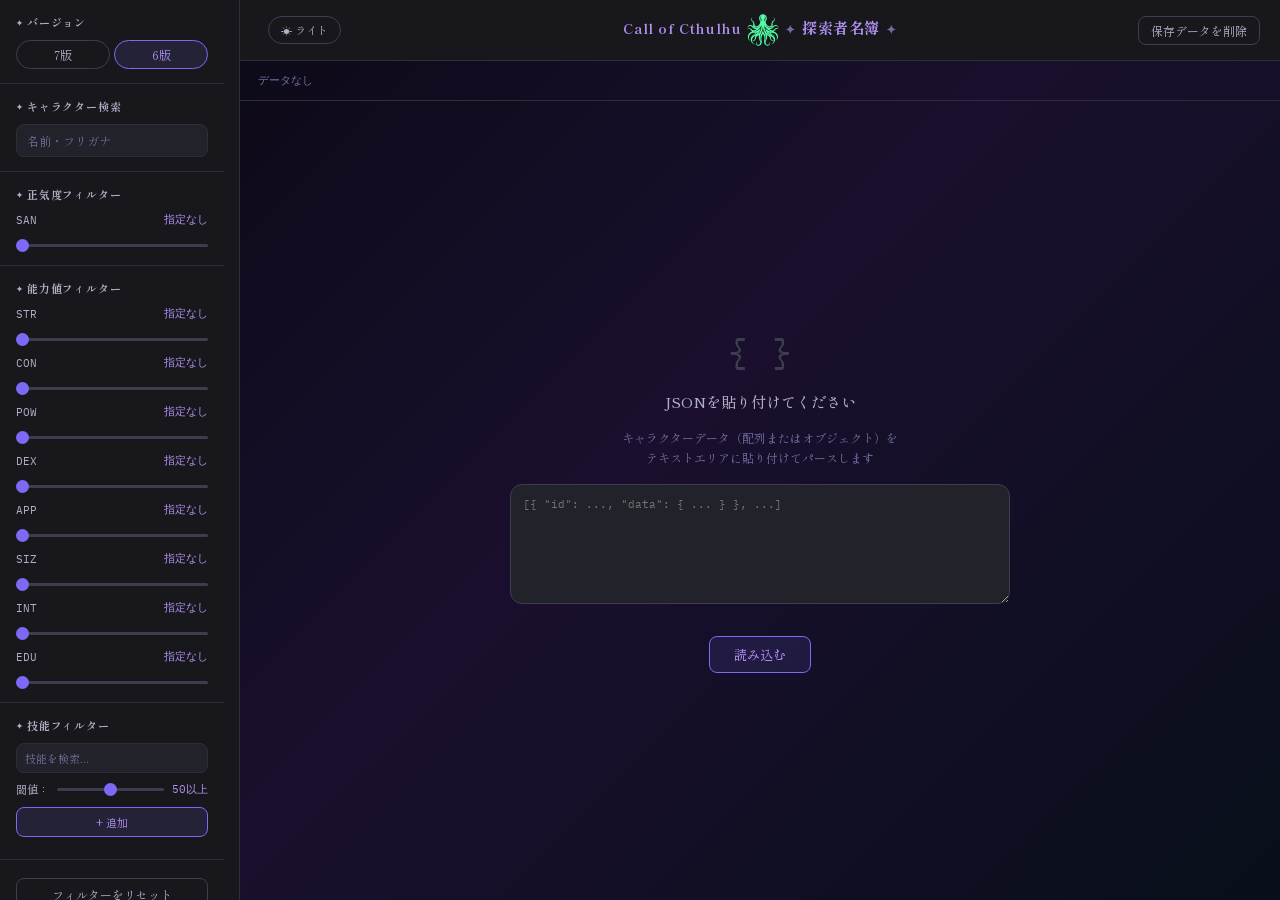
==== index.html @ a095d07a "add: save" ====
<!DOCTYPE html>
<html lang="ja">
<head>
<meta charset="UTF-8">
<meta name="viewport" content="width=device-width, initial-scale=1.0">
<title>CoC ✦ 探索者名簿</title>
<link href="https://fonts.googleapis.com/css2?family=Shippori+Mincho:wght@400;500;700&family=Space+Mono:wght@400;700&family=IBM+Plex+Mono:wght@400;500;700&display=swap" rel="stylesheet">
<link rel="icon" href="data:image/svg+xml,<svg xmlns='http://www.w3.org/2000/svg' viewBox='0 0 100 100'><text y='.9em' font-size='90'>🐙</text></svg>">
<link rel="icon" href="icon.svg?v=2" type="image/svg+xml">
<link rel="stylesheet" href="style.css">
</head>
<body>

<div class="layout">
  <!-- Sidebar -->
  <div class="sidebar">
    <div class="sidebar-section">
      <div class="sec-label">バージョン</div>
      <div class="ver-tabs" style="margin-left:0;">
        <button class="ver-tab" data-ver="7" style="flex:1;text-align:center;">7版</button>
        <button class="ver-tab active" data-ver="6" style="flex:1;text-align:center;">6版</button>
      </div>
    </div>

    <div class="sidebar-section">
      <div class="sec-label">キャラクター検索</div>
      <input type="text" class="search-input" id="nameSearch" placeholder="名前・フリガナ" />
    </div>

    <div class="sidebar-section">
      <div class="sec-label">正気度フィルター</div>
      <div class="ability-row">
        <div class="ability-head">
          <span class="ability-name">SAN</span>
          <span class="ability-val" id="abval-SAN">指定なし</span>
        </div>
        <input type="range" id="sanRange" min="0" max="99" value="0" step="1" />
      </div>
    </div>

    <div class="sidebar-section">
      <div class="sec-label">能力値フィルター</div>
      <div id="abilityFilters"></div>
    </div>

    <div class="sidebar-section">
      <div class="sec-label">技能フィルター</div>
      <div class="skill-filter-row" style="flex-direction:column;">
      <div class="skill-combo">
        <input type="text" class="skill-combo-input" id="skillComboInput" placeholder="技能を検索..." autocomplete="off" />
        <div class="skill-dropdown" id="skillDropdown"></div>
      </div>
      </div>
      <div class="skill-threshold-row">
        <span class="skill-thresh-label">閾値：</span>
        <input type="range" id="skillThreshold" min="0" max="100" value="50" step="1" style="flex:1;" />
        <span class="skill-thresh-val" id="skillThreshVal">50以上</span>
      </div>
      <button class="add-btn" id="addSkillFilter" style="width:100%;text-align:center;margin-bottom:8px;">+ 追加</button>
      <div class="filter-tags" id="skillFilterTags"></div>
    </div>

    <div class="sidebar-section">
      <button class="reset-btn" id="resetBtn">フィルターをリセット</button>
      <div style="display:flex;align-items:center;justify-content:space-between;margin-top:10px;">
        <span style="font-size:12px;color:var(--text2);">ロスト探索者を表示</span>
        <label style="position:relative;display:inline-block;width:36px;height:20px;cursor:pointer;">
          <input type="checkbox" id="showLost" checked style="opacity:0;width:0;height:0;position:absolute;" />
          <span id="toggleTrack" style="position:absolute;inset:0;border-radius:20px;background:var(--red);transition:background 0.2s;"></span>
          <span id="toggleThumb" style="position:absolute;top:3px;left:3px;width:14px;height:14px;border-radius:50%;background:#fff;transition:transform 0.2s;transform:translateX(16px);"></span>
        </label>
      </div>
    </div>
  </div>

  <!-- Main -->
  <div class="main">
    <div class="header">
      <div style="flex:1;display:flex;justify-content:flex-start;">
        <button class="theme-btn" id="themeBtn">☀ ライト</button>
      </div>
      <div class="header-title"><span style="font-size:14px;color:var(--accent2);">Call of Cthulhu</span><img src="icon.svg?v=2" class="header-icon" style="width:32px;height:32px;vertical-align:middle;margin:0 6px;"><span style="margin-right:6px;font-size:12px;">✦</span>探索者名簿<span style="margin-left:6px;font-size:12px;">✦</span></div>
      <div style="flex:1;display:flex;justify-content:flex-end;">
        <button class="reset-btn" id="clearStorageBtn" style="margin-top:0;width:auto;padding:5px 12px;">保存データを削除</button>
      </div>
    </div>
    <div class="main-header">
      <span class="result-count" id="resultCount">データなし</span>
    </div>
    <div id="pasteArea" class="paste-area">
      <div class="paste-icon">{  }</div>
      <div class="paste-title">JSONを貼り付けてください</div>
      <div class="paste-sub">キャラクターデータ（配列またはオブジェクト）を<br>テキストエリアに貼り付けてパースします</div>
      <textarea class="paste-textarea" id="jsonInput" placeholder='[{ "id": ..., "data": { ... } }, ...]'></textarea>
      <div class="paste-error" id="parseError"></div>
      <button class="parse-btn" id="parseBtn">読み込む</button>
    </div>
    <div id="cardGrid" class="card-grid" style="display:none;"></div>
  </div>
</div>

<script src="app.js"></script>
<div class="toast" id="toast"></div>
</body>
</html>
---- style.css ----
:root {
    --bg: #0f0f11;
    --surface: #18181c;
    --surface2: #22222a;
    --border: #2e2e3a;
    --border2: #3d3d50;
    --text: #e8e8f0;
    --text2: #b0b0c8;
    --text3: #7070a0;
    --accent: #7c6af7;
    --accent2: #b090f0;
    --accent-bg: rgba(124,106,247,0.12);
    --skill: #4ade80;
    --skill-bg: rgba(74,222,128,0.1);
    --red: #e05555;
    --red-bg: rgba(248,113,113,0.1);
    --derived: #ea8c00;
    --derived-bg: rgba(234,140,0,0.1);
    --derived: #ea8c00;
    --derived-bg: rgba(234,140,0,0.1);
    --radius: 8px;
    --radius-lg: 12px;
  }
  :root.light {
    --bg: #e2e2e8;
    --surface: #eaeaee;
    --surface2: #dddde4;
    --border: #ceceda;
    --border2: #b8b8c8;
    --text: #1a1a2e;
    --text2: #4a4a6a;
    --text3: #8888a8;
    --accent: #6254e8;
    --accent2: #6a50d0;
    --accent-bg: rgba(98,84,232,0.08);
    --skill: #0f766e;
    --skill-bg: rgba(15,118,110,0.08);
    --red: #dc2626;
    --red-bg: rgba(220,38,38,0.08);
    --derived: #a07000;
    --derived-bg: rgba(160,112,0,0.08);
    --derived: #a07000;
    --derived-bg: rgba(160,112,0,0.08);
  }
  * { box-sizing: border-box; margin: 0; padding: 0; }
  html, body {
    height: 100%;
    overflow: hidden;
  }
  body {
    font-family: 'Shippori Mincho', serif;
    background: linear-gradient(135deg, #080810 0%, #1a0f2e 50%, #080f1a 100%);
    color: var(--text);
    font-size: 13px;
  }
  :root.light body {
    background: linear-gradient(135deg, #d8d8e0 0%, #d8d4e4 50%, #d4d8e0 100%);
  }

  /* Header */
  .header {
    border-bottom: 1px solid var(--border);
    padding: 14px 20px;
    display: flex;
    align-items: center;
    gap: 16px;
    background: var(--surface);
  }
  .header-title {
    font-family: 'Shippori Mincho', serif;
    font-size: 15px;
    font-weight: 700;
    color: var(--accent2);
    letter-spacing: 0.04em;
  }
  .header-title span { color: var(--text3); }
  .header-icon { filter: invert(75%) sepia(50%) saturate(500%) hue-rotate(90deg) brightness(105%); }
  :root.light .header-icon { filter: invert(35%) sepia(60%) saturate(600%) hue-rotate(100deg) brightness(90%); }

  .theme-btn {
    font-family: 'Shippori Mincho', serif;
    font-size: 11px;
    padding: 5px 12px;
    border-radius: 20px;
    border: 1px solid var(--border2);
    background: transparent;
    color: var(--text2);
    cursor: pointer;
    transition: all 0.15s;
    margin-left: 8px;
  }
  .theme-btn:hover { border-color: var(--accent); color: var(--accent2); }

  /* Version tabs */
  .ver-tabs {
    display: flex;
    gap: 4px;
    width: 100%;
  }
  .ver-tab {
    font-family: 'Shippori Mincho', serif;
    font-size: 12px;
    padding: 5px 14px;
    border-radius: 20px;
    border: 1px solid var(--border2);
    background: transparent;
    color: var(--text2);
    cursor: pointer;
    transition: all 0.15s;
  }
  .ver-tab:hover { border-color: var(--accent); color: var(--accent2); }
  .ver-tab.active { background: var(--accent-bg); border-color: var(--accent); color: var(--accent2); }

  /* Layout */
  .layout { display: flex; height: 100vh; }

  /* Sidebar */
  .sidebar {
    width: 240px;
    min-width: 240px;
    height: 100vh;
    background: var(--surface);
    border-right: 1px solid var(--border);
    display: flex;
    flex-direction: column;
    overflow-y: auto;
    scrollbar-gutter: stable;
  }
  .sidebar-section {
    padding: 14px 16px;
    border-bottom: 1px solid var(--border);
  }
  .sidebar-section:last-child { border-bottom: none; }
  .sec-label::before {
    content: '✦ ';
    font-size: 8px;
    vertical-align: 1px;
  }
  .sec-label {
    font-family: 'Shippori Mincho', serif;
    font-size: 11px;
    font-weight: 700;
    color: var(--text2);
    letter-spacing: 0.08em;
    margin-bottom: 10px;
  }

  /* Search */
  .search-input {
    width: 100%;
    background: var(--surface2);
    border: 1px solid var(--border);
    border-radius: var(--radius);
    color: var(--text);
    font-family: 'Shippori Mincho', serif;
    font-size: 12px;
    padding: 7px 10px;
    outline: none;
    transition: border-color 0.15s;
  }
  .search-input:focus { border-color: var(--accent); }
  .search-input::placeholder { color: var(--text3); }

  /* Ability sliders */
  .ability-row { margin-bottom: 10px; }
  .ability-row:last-child { margin-bottom: 0; }
  .ability-head {
    display: flex;
    justify-content: space-between;
    align-items: center;
    margin-bottom: 5px;
  }
  .ability-name {
    font-family: 'IBM Plex Mono', monospace;
    font-size: 11px;
    color: var(--text2);
  }
  .ability-val {
    font-family: 'IBM Plex Mono', monospace;
    font-size: 11px;
    color: var(--accent2);
    min-width: 36px;
    text-align: right;
  }
  input[type=range] {
    -webkit-appearance: none;
    width: 100%;
    height: 3px;
    background: var(--border2);
    border-radius: 2px;
    outline: none;
    cursor: pointer;
  }
  input[type=range]::-webkit-slider-thumb {
    -webkit-appearance: none;
    width: 13px;
    height: 13px;
    border-radius: 50%;
    background: var(--accent);
    cursor: pointer;
    transition: transform 0.1s;
  }
  input[type=range]::-webkit-slider-thumb:hover { transform: scale(1.2); }

  /* Skill filter */
  .skill-filter-row {
    display: flex;
    gap: 6px;
    margin-bottom: 8px;
  }
  .skill-combo { position: relative; flex: 1; }
  .skill-combo-input {
    width: 100%;
    background: var(--surface2);
    border: 1px solid var(--border);
    border-radius: var(--radius);
    color: var(--text);
    font-family: 'Shippori Mincho', serif;
    font-size: 11px;
    padding: 6px 8px;
    outline: none;
    cursor: text;
    transition: border-color 0.15s;
  }
  .skill-combo-input:focus { border-color: var(--accent); }
  .skill-combo-input::placeholder { color: var(--text3); }
  .skill-dropdown {
    display: none;
    position: absolute;
    top: calc(100% + 3px);
    left: 0;
    right: 0;
    background: var(--surface);
    border: 1px solid var(--border2);
    border-radius: var(--radius);
    max-height: 200px;
    overflow-y: auto;
    z-index: 100;
  }
  .skill-dropdown.open { display: block; }
  .skill-dropdown-group {
    font-family: 'Shippori Mincho', serif;
    font-size: 10px;
    color: var(--text3);
    padding: 6px 8px 3px;
    letter-spacing: 0.06em;
  }
  .skill-dropdown-item {
    font-size: 11px;
    padding: 5px 10px;
    cursor: pointer;
    color: var(--text);
    transition: background 0.1s;
  }
  .skill-dropdown-item:hover, .skill-dropdown-item.active { background: var(--accent-bg); color: var(--accent2); }
  .skill-dropdown-empty { font-size: 11px; padding: 8px 10px; color: var(--text3); }
  .add-btn {
    background: var(--accent-bg);
    border: 1px solid var(--accent);
    border-radius: var(--radius);
    color: var(--accent2);
    font-family: 'Shippori Mincho', serif;
    font-size: 11px;
    padding: 6px 10px;
    cursor: pointer;
    transition: background 0.15s;
    white-space: nowrap;
  }
  .add-btn:hover { background: rgba(124,106,247,0.22); }

  .skill-threshold-row {
    display: flex;
    align-items: center;
    gap: 8px;
    margin-bottom: 10px;
  }
  .skill-thresh-label {
    font-size: 11px;
    color: var(--text2);
    white-space: nowrap;
  }
  .skill-thresh-val {
    font-family: 'IBM Plex Mono', monospace;
    font-size: 11px;
    color: var(--accent2);
    min-width: 28px;
    text-align: right;
  }

  .filter-tags { display: flex; flex-wrap: wrap; gap: 4px; }
  .filter-tag {
    display: flex;
    align-items: center;
    gap: 4px;
    font-size: 11px;
    padding: 3px 8px 3px 9px;
    border-radius: 20px;
    background: var(--accent-bg);
    border: 1px solid var(--accent);
    color: var(--accent2);
  }
  .filter-tag-remove {
    cursor: pointer;
    color: var(--accent2);
    font-size: 13px;
    line-height: 1;
    opacity: 0.7;
    transition: opacity 0.1s;
  }
  .filter-tag-remove:hover { opacity: 1; }

  .reset-btn {
    width: 100%;
    background: transparent;
    border: 1px solid var(--border2);
    border-radius: var(--radius);
    color: var(--text2);
    font-family: 'Shippori Mincho', serif;
    font-size: 12px;
    padding: 7px;
    cursor: pointer;
    transition: all 0.15s;
    margin-top: 4px;
  }
  .reset-btn:hover { border-color: var(--red); color: var(--red); }

  /* Main content */
  .main { flex: 1; display: flex; flex-direction: column; overflow: hidden; }
  .main-header {
    padding: 12px 18px;
    border-bottom: 1px solid var(--border);
    display: flex;
    align-items: center;
    justify-content: space-between;
  }
  .result-count {
    font-family: 'IBM Plex Mono', monospace;
    font-size: 11px;
    color: var(--text3);
  }
  .result-count b { color: var(--accent2); }

  /* Paste area */
  .paste-area {
    flex: 1;
    display: flex;
    flex-direction: column;
    align-items: center;
    justify-content: center;
    gap: 16px;
    padding: 40px;
  }
  .paste-icon {
    font-family: 'IBM Plex Mono', monospace;
    font-size: 36px;
    color: var(--border2);
  }
  .paste-title {
    font-size: 15px;
    font-weight: 500;
    color: var(--text2);
  }
  .paste-sub { font-size: 12px; color: var(--text3); text-align: center; line-height: 1.7; }
  .paste-textarea {
    width: 100%;
    max-width: 500px;
    height: 120px;
    background: var(--surface2);
    border: 1px solid var(--border2);
    border-radius: var(--radius-lg);
    color: var(--text);
    font-family: 'IBM Plex Mono', monospace;
    font-size: 11px;
    padding: 12px;
    outline: none;
    resize: vertical;
    transition: border-color 0.15s;
  }
  .paste-textarea:focus { border-color: var(--accent); }
  .paste-error { font-size: 12px; color: var(--red); }
  .parse-btn {
    background: var(--accent-bg);
    border: 1px solid var(--accent);
    border-radius: var(--radius);
    color: var(--accent2);
    font-family: 'Shippori Mincho', serif;
    font-size: 13px;
    font-weight: 500;
    padding: 8px 24px;
    cursor: pointer;
    transition: background 0.15s;
  }
  .parse-btn:hover { background: rgba(124,106,247,0.22); }

  /* Card grid */
  .card-grid {
    flex: 1;
    overflow-y: auto;
    padding: 16px 18px;
    display: grid;
    grid-template-columns: repeat(auto-fill, minmax(280px, 1fr));
    gap: 12px;
    align-content: start;
  }

  /* Character card */
  .char-card {
    background: var(--surface);
    border: 1px solid var(--border);
    border-radius: var(--radius-lg);
    padding: 14px 16px;
    transition: border-color 0.15s, transform 0.1s;
    position: relative;
  }
  .char-card:hover { border-color: var(--border2); transform: translateY(-1px); }
  .char-card.is-lost { border-left: 3px solid var(--red); }
  .card-bg {
    display: block;
    position: absolute;
    top: 0; right: 0;
    width: 50%;
    height: 100%;
    object-fit: cover;
    object-position: top center;
    opacity: 0.8;
    pointer-events: none;
    border-radius: 0 var(--radius-lg) var(--radius-lg) 0;
    mask-image: linear-gradient(to left, rgba(0,0,0,0.8) 0%, rgba(0,0,0,0) 100%);
    -webkit-mask-image: linear-gradient(to left, rgba(0,0,0,0.8) 0%, rgba(0,0,0,0) 100%);
  }
  .card-top {
    display: flex;
    align-items: center;
    gap: 10px;
    margin-bottom: 10px;
    position: relative;
    z-index: 1;
  }
  .avatar {
    width: 38px;
    height: 38px;
    border-radius: 50%;
    background: var(--accent-bg);
    border: 1px solid rgba(124,106,247,0.3);
    display: flex;
    align-items: center;
    justify-content: center;
    font-size: 13px;
    font-weight: 700;
    color: var(--accent2);
    flex-shrink: 0;
  }
  .card-name { font-size: 14px; font-weight: 700; color: var(--text); line-height: 1.3; }
  .san-chip {
    font-family: 'IBM Plex Mono', monospace;
    font-size: 12px;
    padding: 2px 7px;
    border-radius: 4px;
    background: var(--red-bg);
    border: 1px solid var(--red);
    color: var(--red);
    display: inline-block;
  }
  .san-chip b { color: var(--red); font-weight: 700; }
  .derived-chip {
    font-family: 'IBM Plex Mono', monospace;
    font-size: 12px;
    padding: 2px 7px;
    border-radius: 4px;
    background: color-mix(in srgb, var(--surface) 3%, transparent);
    color: var(--text2);
    backdrop-filter: blur(6px);
    -webkit-backdrop-filter: blur(6px);
    display: inline-block;
  }
  .derived-chip b { color: var(--text); font-weight: 700; }
  .card-sub { font-size: 11px; color: var(--text2); margin-top: 1px; }
  .ver-badge {
    font-family: 'IBM Plex Mono', monospace;
    font-size: 10px;
    padding: 2px 7px;
    border-radius: 20px;
    background: var(--accent-bg);
    border: 1px solid var(--accent);
    color: var(--accent2);
    flex-shrink: 0;
    position: relative;
    z-index: 1;
  }

  /* Ability chips */
  .ability-chips {
    display: grid;
    grid-template-columns: repeat(5, 1fr);
    gap: 4px;
    margin-bottom: 9px;
    position: relative;
    z-index: 1;
  }
  .ability-chip {
    font-family: 'IBM Plex Mono', monospace;
    font-size: 10px;
    padding: 2px 7px;
    border-radius: 4px;
    background: color-mix(in srgb, var(--surface) 3%, transparent);
    color: var(--text2);
    backdrop-filter: blur(6px);
    -webkit-backdrop-filter: blur(6px);
    text-align: center;
  }
  .ability-chip b { color: var(--text); font-weight: 700; }

  /* Skill pills */
  .skill-pills { display: flex; flex-wrap: wrap; gap: 4px; position: relative; z-index: 1; }
  .skill-pill {
    font-size: 10px;
    padding: 2px 8px;
    border-radius: 20px;
    background: var(--skill-bg);
    border: 1px solid var(--skill);
    color: var(--skill);
    backdrop-filter: blur(6px);
    -webkit-backdrop-filter: blur(6px);
  }
  .skill-pill.highlight {
    background: var(--accent-bg);
    border-color: var(--accent);
    color: var(--accent2);
  }

  .empty-state {
    grid-column: 1 / -1;
    text-align: center;
    padding: 60px 20px;
    color: var(--text3);
    font-size: 13px;
  }

  .toast {
    position: fixed;
    bottom: 24px;
    left: 50%;
    transform: translateX(-50%) translateY(20px);
    background: var(--surface);
    border: 1px solid var(--border2);
    color: var(--text2);
    font-size: 12px;
    padding: 10px 18px;
    border-radius: 20px;
    opacity: 0;
    transition: opacity 0.2s, transform 0.2s;
    pointer-events: none;
    z-index: 9999;
    white-space: nowrap;
  }
  .toast.show {
    opacity: 1;
    transform: translateX(-50%) translateY(0);
  }
  .toast.warning { border-color: var(--red); color: var(--red); }
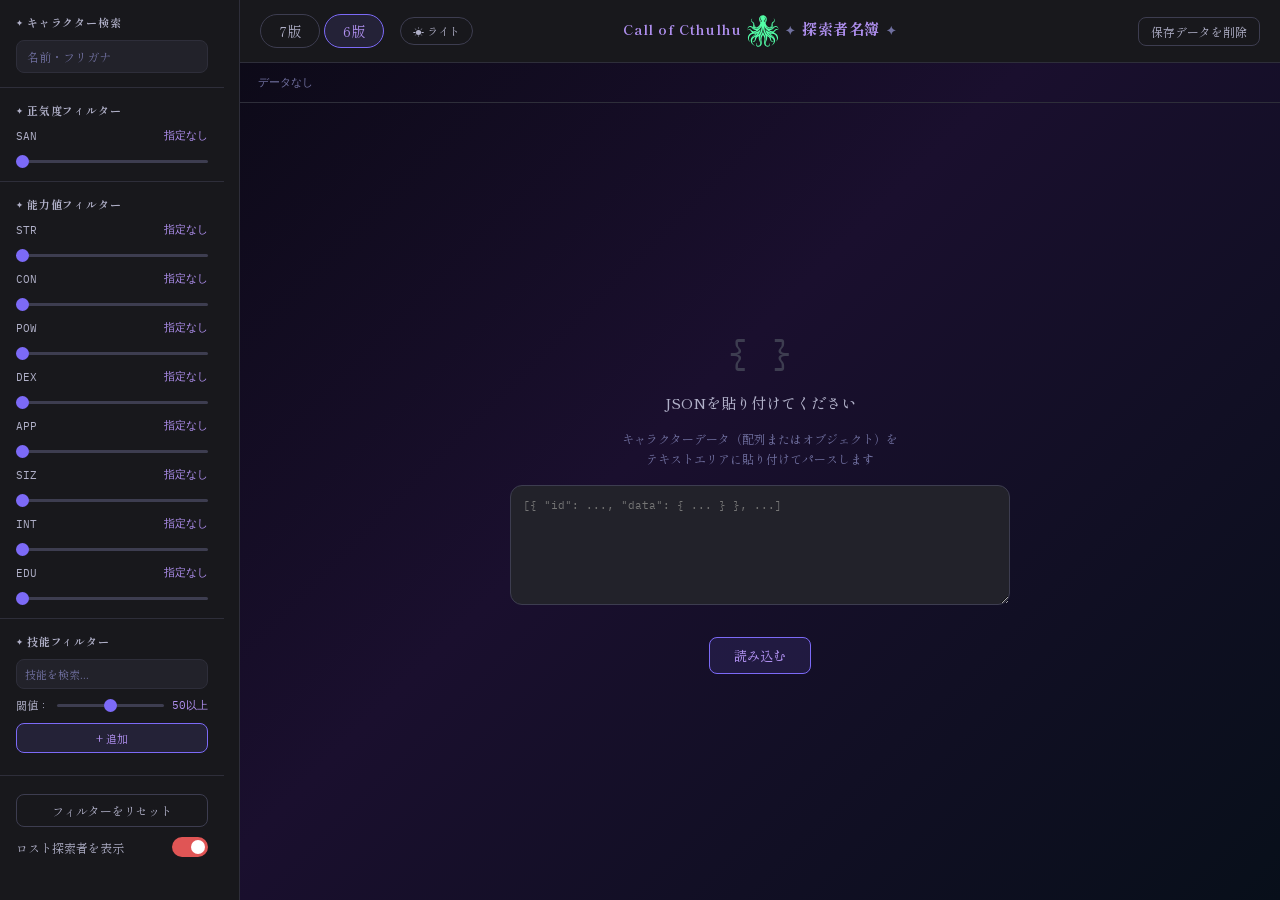
==== commit 362c4cf1: "change: version button position" ====
--- a/index.html
+++ b/index.html
@@ -3,7 +3,7 @@
 <head>
 <meta charset="UTF-8">
 <meta name="viewport" content="width=device-width, initial-scale=1.0">
-<title>CoC ✦ 探索者名簿</title>
+<title>探索者名簿</title>
 <link href="https://fonts.googleapis.com/css2?family=Shippori+Mincho:wght@400;500;700&family=Space+Mono:wght@400;700&family=IBM+Plex+Mono:wght@400;500;700&display=swap" rel="stylesheet">
 <link rel="icon" href="data:image/svg+xml,<svg xmlns='http://www.w3.org/2000/svg' viewBox='0 0 100 100'><text y='.9em' font-size='90'>🐙</text></svg>">
 <link rel="icon" href="icon.svg?v=2" type="image/svg+xml">
@@ -14,14 +14,6 @@
 <div class="layout">
   <!-- Sidebar -->
   <div class="sidebar">
-    <div class="sidebar-section">
-      <div class="sec-label">バージョン</div>
-      <div class="ver-tabs" style="margin-left:0;">
-        <button class="ver-tab" data-ver="7" style="flex:1;text-align:center;">7版</button>
-        <button class="ver-tab active" data-ver="6" style="flex:1;text-align:center;">6版</button>
-      </div>
-    </div>
-
     <div class="sidebar-section">
       <div class="sec-label">キャラクター検索</div>
       <input type="text" class="search-input" id="nameSearch" placeholder="名前・フリガナ" />
@@ -76,7 +68,11 @@
   <!-- Main -->
   <div class="main">
     <div class="header">
-      <div style="flex:1;display:flex;justify-content:flex-start;">
+      <div style="flex:1;display:flex;align-items:center;gap:8px;justify-content:flex-start;">
+        <div class="ver-tabs" style="width:auto;">
+          <button class="ver-tab" data-ver="7" style="font-size:14px;padding:6px 18px;">7版</button>
+          <button class="ver-tab active" data-ver="6" style="font-size:14px;padding:6px 18px;">6版</button>
+        </div>
         <button class="theme-btn" id="themeBtn">☀ ライト</button>
       </div>
       <div class="header-title"><span style="font-size:14px;color:var(--accent2);">Call of Cthulhu</span><img src="icon.svg?v=2" class="header-icon" style="width:32px;height:32px;vertical-align:middle;margin:0 6px;"><span style="margin-right:6px;font-size:12px;">✦</span>探索者名簿<span style="margin-left:6px;font-size:12px;">✦</span></div>
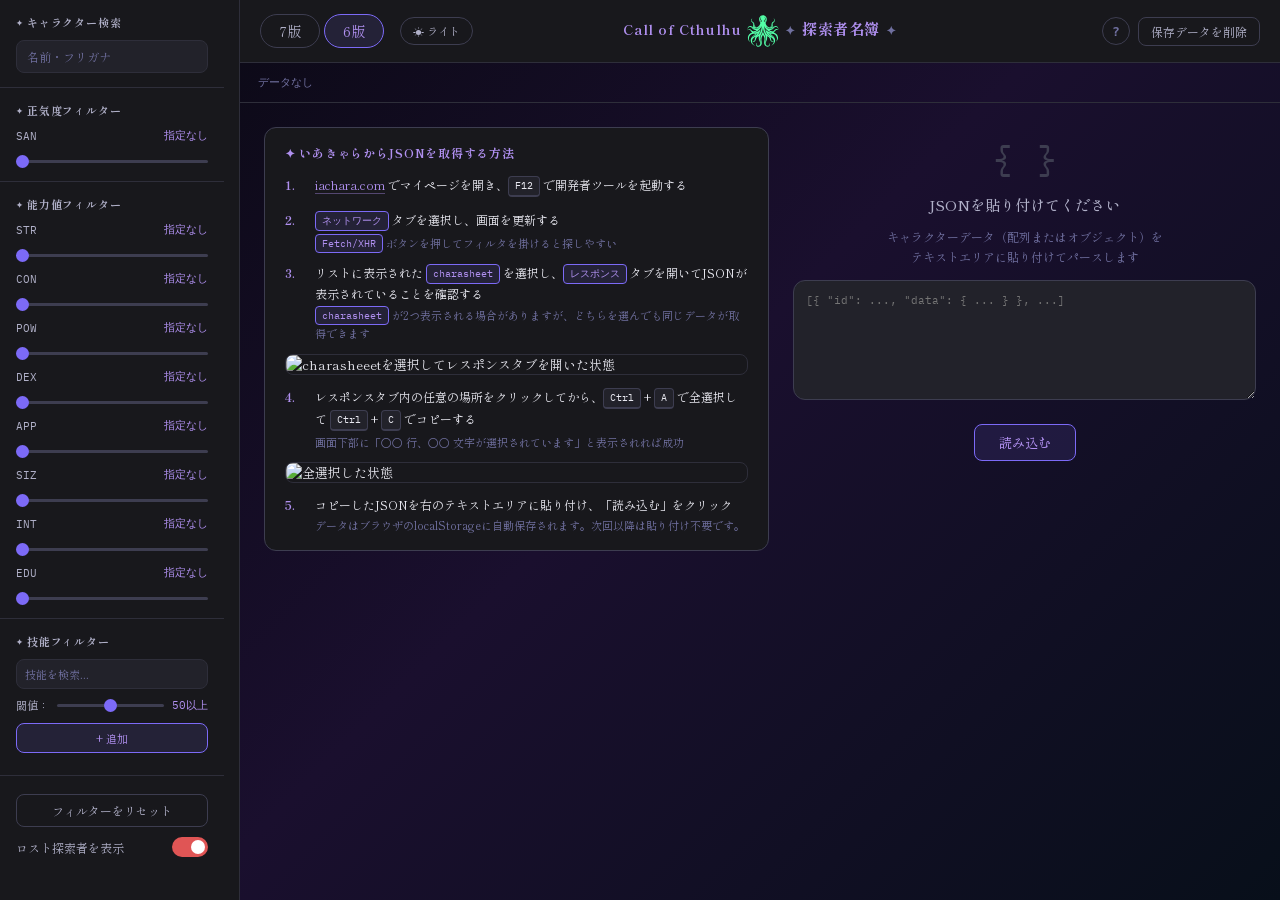
==== commit 5fc40cf2: "機能追加：以下2件の説明表示を追加 1. いあきゃらからのデータ取得方法（初期画面） 2. ツールの使い方（ヘッダー右上）" ====
--- a/index.html
+++ b/index.html
@@ -3,7 +3,7 @@
 <head>
 <meta charset="UTF-8">
 <meta name="viewport" content="width=device-width, initial-scale=1.0">
-<title>探索者名簿</title>
+<title>CoC ✦ 探索者名簿</title>
 <link href="https://fonts.googleapis.com/css2?family=Shippori+Mincho:wght@400;500;700&family=Space+Mono:wght@400;700&family=IBM+Plex+Mono:wght@400;500;700&display=swap" rel="stylesheet">
 <link rel="icon" href="data:image/svg+xml,<svg xmlns='http://www.w3.org/2000/svg' viewBox='0 0 100 100'><text y='.9em' font-size='90'>🐙</text></svg>">
 <link rel="icon" href="icon.svg?v=2" type="image/svg+xml">
@@ -76,7 +76,8 @@
         <button class="theme-btn" id="themeBtn">☀ ライト</button>
       </div>
       <div class="header-title"><span style="font-size:14px;color:var(--accent2);">Call of Cthulhu</span><img src="icon.svg?v=2" class="header-icon" style="width:32px;height:32px;vertical-align:middle;margin:0 6px;"><span style="margin-right:6px;font-size:12px;">✦</span>探索者名簿<span style="margin-left:6px;font-size:12px;">✦</span></div>
-      <div style="flex:1;display:flex;justify-content:flex-end;">
+      <div style="flex:1;display:flex;justify-content:flex-end;align-items:center;gap:8px;">
+        <button class="help-btn" id="helpBtn" data-tooltip="ツールの使い方">?</button>
         <button class="reset-btn" id="clearStorageBtn" style="margin-top:0;width:auto;padding:5px 12px;">保存データを削除</button>
       </div>
     </div>
@@ -84,12 +85,63 @@
       <span class="result-count" id="resultCount">データなし</span>
     </div>
     <div id="pasteArea" class="paste-area">
-      <div class="paste-icon">{  }</div>
-      <div class="paste-title">JSONを貼り付けてください</div>
-      <div class="paste-sub">キャラクターデータ（配列またはオブジェクト）を<br>テキストエリアに貼り付けてパースします</div>
-      <textarea class="paste-textarea" id="jsonInput" placeholder='[{ "id": ..., "data": { ... } }, ...]'></textarea>
-      <div class="paste-error" id="parseError"></div>
-      <button class="parse-btn" id="parseBtn">読み込む</button>
+
+      <!-- JSON取得ガイド -->
+      <div class="guide-card">
+        <div class="guide-card-title">✦ いあきゃらからJSONを取得する方法</div>
+        <div class="guide-steps">
+          <div class="guide-step">
+            <div class="guide-step-num">1.</div>
+            <div class="guide-step-body">
+              <div class="guide-step-title"><a href="https://iachara.com" target="_blank" rel="noopener" class="guide-link">iachara.com</a> でマイページを開き、<kbd class="guide-kbd">F12</kbd> で開発者ツールを起動する</div>
+            </div>
+          </div>
+          <div class="guide-step">
+            <div class="guide-step-num">2.</div>
+            <div class="guide-step-body">
+              <div class="guide-step-title"><span class="guide-tag">ネットワーク</span> タブを選択し、画面を更新する</div>
+              <div class="guide-step-sub"><span class="guide-tag">Fetch/XHR</span> ボタンを押してフィルタを掛けると探しやすい</div>
+            </div>
+          </div>
+          <div class="guide-step">
+            <div class="guide-step-num">3.</div>
+            <div class="guide-step-body">
+              <div class="guide-step-title">リストに表示された <span class="guide-tag">charasheet</span> を選択し、<span class="guide-tag">レスポンス</span> タブを開いてJSONが表示されていることを確認する</div>
+              <div class="guide-step-sub"><span class="guide-tag">charasheet</span> が2つ表示される場合がありますが、どちらを選んでも同じデータが取得できます</div>
+            </div>
+          </div>
+          <div class="guide-step guide-step-img">
+            <img src="image/devtool01.png" alt="charasheeetを選択してレスポンスタブを開いた状態" class="guide-img-thumb" onclick="openLightbox(this.src, this.alt)" />
+          </div>
+          <div class="guide-step">
+            <div class="guide-step-num">4.</div>
+            <div class="guide-step-body">
+              <div class="guide-step-title">レスポンスタブ内の任意の場所をクリックしてから、<kbd class="guide-kbd">Ctrl</kbd> + <kbd class="guide-kbd">A</kbd> で全選択して <kbd class="guide-kbd">Ctrl</kbd> + <kbd class="guide-kbd">C</kbd> でコピーする</div>
+              <div class="guide-step-sub">画面下部に「○○ 行、○○ 文字が選択されています」と表示されれば成功</div>
+            </div>
+          </div>
+          <div class="guide-step guide-step-img">
+            <img src="image/devtool02.png" alt="全選択した状態" class="guide-img-thumb" onclick="openLightbox(this.src, this.alt)" />
+          </div>
+          <div class="guide-step">
+            <div class="guide-step-num">5.</div>
+            <div class="guide-step-body">
+              <div class="guide-step-title">コピーしたJSONを右のテキストエリアに貼り付け、「読み込む」をクリック</div>
+              <div class="guide-step-sub" style="color:var(--text3);font-size:11px;">データはブラウザのlocalStorageに自動保存されます。次回以降は貼り付け不要です。</div>
+            </div>
+          </div>
+        </div>
+      </div>
+
+      <div class="paste-input-area">
+        <div class="paste-icon">{  }</div>
+        <div class="paste-title">JSONを貼り付けてください</div>
+        <div class="paste-sub">キャラクターデータ（配列またはオブジェクト）を<br>テキストエリアに貼り付けてパースします</div>
+        <textarea class="paste-textarea" id="jsonInput" placeholder='[{ "id": ..., "data": { ... } }, ...]'></textarea>
+        <div class="paste-error" id="parseError"></div>
+        <button class="parse-btn" id="parseBtn">読み込む</button>
+      </div>
+
     </div>
     <div id="cardGrid" class="card-grid" style="display:none;"></div>
   </div>
@@ -97,5 +149,83 @@
 
 <script src="app.js"></script>
 <div class="toast" id="toast"></div>
+
+<!-- Lightbox -->
+<div class="lightbox" id="lightbox" onclick="closeLightbox()">
+  <button class="lightbox-close" onclick="closeLightbox()">✕ 閉じる</button>
+  <img id="lightboxImg" src="" alt="" onclick="event.stopPropagation()" />
+</div>
+
+<!-- Help Modal -->
+<div class="help-overlay" id="helpOverlay">
+  <div class="help-modal">
+    <div class="help-modal-header">
+      <span class="help-modal-title">✦ 使い方ガイド</span>
+      <button class="help-modal-close" id="helpClose" onclick="closeHelp()">✕</button>
+    </div>
+    <div class="help-modal-body">
+
+      <div class="help-section">
+        <div class="help-section-label">版の切り替え</div>
+        <div class="help-section-content">
+          ヘッダー左の <span class="help-badge">7版</span> <span class="help-badge">6版</span> タブで切り替えます。版ごとに能力値の体系・スケールが異なるため、フィルター条件と技能フィルターはリセットされます。
+        </div>
+      </div>
+
+      <div class="help-section">
+        <div class="help-section-label">キャラクター検索</div>
+        <div class="help-section-content">
+          サイドバー上部の検索欄に名前またはフリガナの一部を入力すると部分一致する探索者のみ表示されます。
+        </div>
+      </div>
+
+      <div class="help-section">
+        <div class="help-section-label">正気度・能力値フィルター</div>
+        <div class="help-section-content">
+          各スライダーを右に動かすと「指定値以上」の探索者のみ表示されます。<span class="help-mono">指定なし</span>（値 0）の場合はフィルター無効です。6版の能力値は3d6スケール（最大18〜21）、7版は百分率スケール（最大90〜99）です。
+        </div>
+      </div>
+
+      <div class="help-section">
+        <div class="help-section-label">技能フィルター</div>
+        <div class="help-section-content">
+          技能名を検索欄から選択し、閾値スライダーで最低値を設定してから「＋ 追加」をクリックします。複数の技能を同時に指定でき、<strong>すべての条件を満たす</strong>探索者のみ表示されます。追加済みのタグの <span class="help-mono">×</span> で個別削除できます。<br>
+          <strong>【操縦・芸術・製作・運転・近接戦闘・射撃・言語・科学・母国語】</strong>は例えば<span class="help-mono">芸術</span>で指定すると<span class="help-mono">芸術(料理)、芸術(演奏)、芸術(絵画)...</span>を一括照合します。
+        </div>
+      </div>
+
+      <div class="help-section">
+        <div class="help-section-label">ロスト探索者の表示</div>
+        <div class="help-section-content">
+          サイドバー下部のトグルで、<span class="help-red">ロスト</span>フラグが立った探索者の表示／非表示を切り替えます。ロストカードは左端に赤いボーダーが付きます。
+        </div>
+      </div>
+
+      <div class="help-section">
+        <div class="help-section-label">データの保存・削除</div>
+        <div class="help-section-content">
+          読み込んだJSONはブラウザの <span class="help-mono">localStorage</span> に自動保存され、次回アクセス時に自動復元されます。<br>
+          データが大きすぎる場合はアラートが表示され、保存できません。（400キャラ程度なら保存可能）<br>
+          データを更新する場合はヘッダー右の <span class="help-badge">保存データを削除</span> ボタンで保存済みデータを消去し、初期画面でいあきゃらデータを再入力してください。
+        </div>
+      </div>
+
+      <div class="help-section">
+        <div class="help-section-label">テーマ切り替え</div>
+        <div class="help-section-content">
+          ヘッダーの <span class="help-mono">☀ ライト</span> ／ <span class="help-mono">☽ ダーク</span> ボタンでカラーテーマを切り替えます。
+        </div>
+      </div>
+
+      <div class="help-section">
+        <div class="help-section-label">その他</div>
+        <div class="help-section-content">
+          問題や要望がある場合はX（旧Twitter）で <a href="https://x.com/ac8_e9" target="_blank" rel="noopener" class="guide-link">@ac8_e9 トマト🍅</a> までご連絡ください。
+        </div>
+      </div>
+
+    </div>
+  </div>
+</div>
 </body>
 </html>
--- a/style.css
+++ b/style.css
@@ -344,11 +344,29 @@
   .paste-area {
     flex: 1;
     display: flex;
+    flex-direction: row;
+    align-items: flex-start;
+    gap: 24px;
+    padding: 24px;
+    overflow-y: auto;
+  }
+  .guide-card {
+    flex: 1;
+    min-width: 0;
+    background: var(--surface);
+    border: 1px solid var(--border2);
+    border-radius: var(--radius-lg);
+    padding: 16px 20px;
+    text-align: left;
+  }
+  .paste-input-area {
+    flex: 1;
+    min-width: 0;
+    display: flex;
     flex-direction: column;
     align-items: center;
-    justify-content: center;
-    gap: 16px;
-    padding: 40px;
+    gap: 12px;
+    padding-top: 8px;
   }
   .paste-icon {
     font-family: 'IBM Plex Mono', monospace;
@@ -363,7 +381,6 @@
   .paste-sub { font-size: 12px; color: var(--text3); text-align: center; line-height: 1.7; }
   .paste-textarea {
     width: 100%;
-    max-width: 500px;
     height: 120px;
     background: var(--surface2);
     border: 1px solid var(--border2);
@@ -558,3 +575,303 @@
     transform: translateX(-50%) translateY(0);
   }
   .toast.warning { border-color: var(--red); color: var(--red); }
+
+  /* ===== JSON取得ガイドカード ===== */
+  .guide-card-title {
+    font-family: 'Shippori Mincho', serif;
+    font-size: 12px;
+    font-weight: 700;
+    color: var(--accent2);
+    letter-spacing: 0.06em;
+    margin-bottom: 14px;
+  }
+  .guide-steps { display: flex; flex-direction: column; gap: 10px; }
+  .guide-step {
+    display: flex;
+    align-items: flex-start;
+    gap: 12px;
+  }
+  .guide-step-num {
+    font-family: 'Shippori Mincho', serif;
+    font-size: 12px;
+    font-weight: 700;
+    color: var(--accent2);
+    flex-shrink: 0;
+    margin-top: 1px;
+    min-width: 18px;
+  }
+  .guide-step-body { flex: 1; min-width: 0; }
+  .guide-step-title {
+    font-size: 12px;
+    color: var(--text);
+    line-height: 1.6;
+    margin-bottom: 3px;
+  }
+  .guide-step-sub {
+    font-size: 11px;
+    color: var(--text3);
+    line-height: 1.5;
+  }
+  .guide-code {
+    font-family: 'IBM Plex Mono', monospace;
+    font-size: 11px;
+    background: var(--surface2);
+    border: 1px solid var(--border);
+    border-radius: 4px;
+    padding: 2px 7px;
+    color: var(--text2);
+    display: inline-block;
+  }
+  .guide-code-hl { color: var(--accent2); font-weight: 700; }
+  .guide-link {
+    color: var(--accent2);
+    text-decoration: none;
+    border-bottom: 1px solid rgba(176,144,240,0.4);
+    transition: border-color 0.15s;
+  }
+  .guide-step-img {
+    padding: 2px 0;
+  }
+  .guide-img-thumb {
+    width: 100%;
+    max-height: 120px;
+    object-fit: cover;
+    object-position: top;
+    border-radius: var(--radius);
+    border: 1px solid var(--border);
+    display: block;
+    cursor: zoom-in;
+    transition: border-color 0.15s, opacity 0.15s;
+  }
+  .guide-img-thumb:hover {
+    border-color: var(--accent);
+    opacity: 0.85;
+  }
+
+  /* ライトボックス */
+  .lightbox {
+    display: none;
+    position: fixed;
+    inset: 0;
+    background: rgba(0,0,0,0.45);
+    backdrop-filter: blur(2px);
+    z-index: 2000;
+    align-items: center;
+    justify-content: center;
+    padding: 24px;
+    cursor: zoom-out;
+  }
+  .lightbox.open { display: flex; }
+  .lightbox img {
+    max-width: 100%;
+    max-height: 90vh;
+    border-radius: var(--radius-lg);
+    border: 1px solid var(--border2);
+    box-shadow: 0 32px 80px rgba(0,0,0,0.7);
+    animation: lbIn 0.18s ease;
+    cursor: default;
+  }
+  @keyframes lbIn {
+    from { opacity: 0; transform: scale(0.96); }
+    to   { opacity: 1; transform: scale(1); }
+  }
+  .lightbox-close {
+    position: absolute;
+    top: 16px;
+    right: 16px;
+    font-family: 'IBM Plex Mono', monospace;
+    font-size: 13px;
+    background: var(--surface);
+    border: 1px solid var(--border2);
+    border-radius: 4px;
+    color: var(--text3);
+    cursor: pointer;
+    padding: 4px 10px;
+    transition: all 0.15s;
+  }
+  .lightbox-close:hover { border-color: var(--red); color: var(--red); }
+  .guide-kbd {
+    font-family: 'IBM Plex Mono', monospace;
+    font-size: 10px;
+    background: var(--surface2);
+    border: 1px solid var(--border2);
+    border-bottom-width: 2px;
+    border-radius: 4px;
+    padding: 1px 6px;
+    color: var(--text);
+    display: inline-block;
+    vertical-align: 1px;
+  }
+  .guide-tag {
+    font-family: 'IBM Plex Mono', monospace;
+    font-size: 10px;
+    background: var(--accent-bg);
+    border: 1px solid var(--accent);
+    border-radius: 4px;
+    padding: 1px 6px;
+    color: var(--accent2);
+    display: inline-block;
+    vertical-align: 1px;
+  }
+
+  /* ===== ヘルプボタン ===== */
+  .help-btn {
+    font-family: 'IBM Plex Mono', monospace;
+    font-size: 13px;
+    font-weight: 700;
+    width: 28px;
+    height: 28px;
+    border-radius: 50%;
+    border: 1px solid var(--border2);
+    background: transparent;
+    color: var(--text3);
+    cursor: pointer;
+    transition: all 0.15s;
+    display: flex;
+    align-items: center;
+    justify-content: center;
+    flex-shrink: 0;
+  }
+  .help-btn:hover {
+    border-color: var(--accent);
+    color: var(--accent2);
+    background: var(--accent-bg);
+  }
+  .help-btn[data-tooltip] {
+    position: relative;
+  }
+  .help-btn[data-tooltip]::after {
+    content: attr(data-tooltip);
+    position: absolute;
+    top: calc(100% + 8px);
+    left: 50%;
+    transform: translateX(-50%);
+    background: var(--surface2);
+    border: 1px solid var(--border2);
+    color: var(--text2);
+    font-family: 'Shippori Mincho', serif;
+    font-size: 11px;
+    white-space: nowrap;
+    padding: 4px 10px;
+    border-radius: var(--radius);
+    pointer-events: none;
+    opacity: 0;
+    transition: opacity 0.15s;
+  }
+  .help-btn[data-tooltip]:hover::after {
+    opacity: 1;
+  }
+
+  /* ===== ヘルプモーダル ===== */
+  .help-overlay {
+    display: none;
+    position: fixed;
+    inset: 0;
+    background: rgba(0,0,0,0.6);
+    backdrop-filter: blur(4px);
+    z-index: 1000;
+    align-items: center;
+    justify-content: center;
+    padding: 20px;
+  }
+  .help-overlay.open { display: flex; }
+  .help-modal {
+    background: var(--surface);
+    border: 1px solid var(--border2);
+    border-radius: var(--radius-lg);
+    width: 100%;
+    max-width: 80%;
+    max-height: 80vh;
+    display: flex;
+    flex-direction: column;
+    box-shadow: 0 24px 64px rgba(0,0,0,0.5);
+    animation: modalIn 0.18s ease;
+  }
+  @keyframes modalIn {
+    from { opacity: 0; transform: translateY(10px) scale(0.98); }
+    to   { opacity: 1; transform: translateY(0) scale(1); }
+  }
+  .help-modal-header {
+    display: flex;
+    align-items: center;
+    justify-content: space-between;
+    padding: 14px 20px;
+    border-bottom: 1px solid var(--border);
+    flex-shrink: 0;
+  }
+  .help-modal-title {
+    font-family: 'Shippori Mincho', serif;
+    font-size: 14px;
+    font-weight: 700;
+    color: var(--accent2);
+    letter-spacing: 0.05em;
+  }
+  .help-modal-close {
+    font-family: 'IBM Plex Mono', monospace;
+    font-size: 13px;
+    background: transparent;
+    border: 1px solid var(--border2);
+    border-radius: 4px;
+    color: var(--text3);
+    cursor: pointer;
+    padding: 3px 8px;
+    transition: all 0.15s;
+  }
+  .help-modal-close:hover { border-color: var(--red); color: var(--red); }
+  .help-modal-body {
+    overflow-y: auto;
+    padding: 16px 20px;
+    display: flex;
+    flex-direction: column;
+    gap: 0;
+  }
+  .help-section {
+    padding: 14px 0;
+    border-bottom: 1px solid var(--border);
+  }
+  .help-section:last-child { border-bottom: none; padding-bottom: 4px; }
+  .help-section-label {
+    font-family: 'Shippori Mincho', serif;
+    font-size: 11px;
+    font-weight: 700;
+    color: var(--text3);
+    letter-spacing: 0.08em;
+    margin-bottom: 7px;
+  }
+  .help-section-label::before { content: '✦ '; font-size: 8px; vertical-align: 1px; }
+  .help-section-content {
+    font-size: 12px;
+    color: var(--text2);
+    line-height: 1.8;
+  }
+  .help-section-content strong { color: var(--text); font-weight: 700; }
+  .help-badge {
+    font-family: 'IBM Plex Mono', monospace;
+    font-size: 10px;
+    padding: 1px 7px;
+    border-radius: 20px;
+    background: var(--accent-bg);
+    border: 1px solid var(--accent);
+    color: var(--accent2);
+    display: inline-block;
+    vertical-align: 1px;
+  }
+  .help-mono {
+    font-family: 'IBM Plex Mono', monospace;
+    font-size: 11px;
+    background: var(--surface2);
+    border: 1px solid var(--border);
+    border-radius: 3px;
+    padding: 1px 5px;
+    color: var(--text2);
+    display: inline-block;
+  }
+  .help-red { color: var(--red); font-weight: 700; }
+  .help-note {
+    display: block;
+    margin-top: 6px;
+    font-size: 11px;
+    color: var(--text3);
+    font-style: italic;
+    line-height: 1.6;
+  }
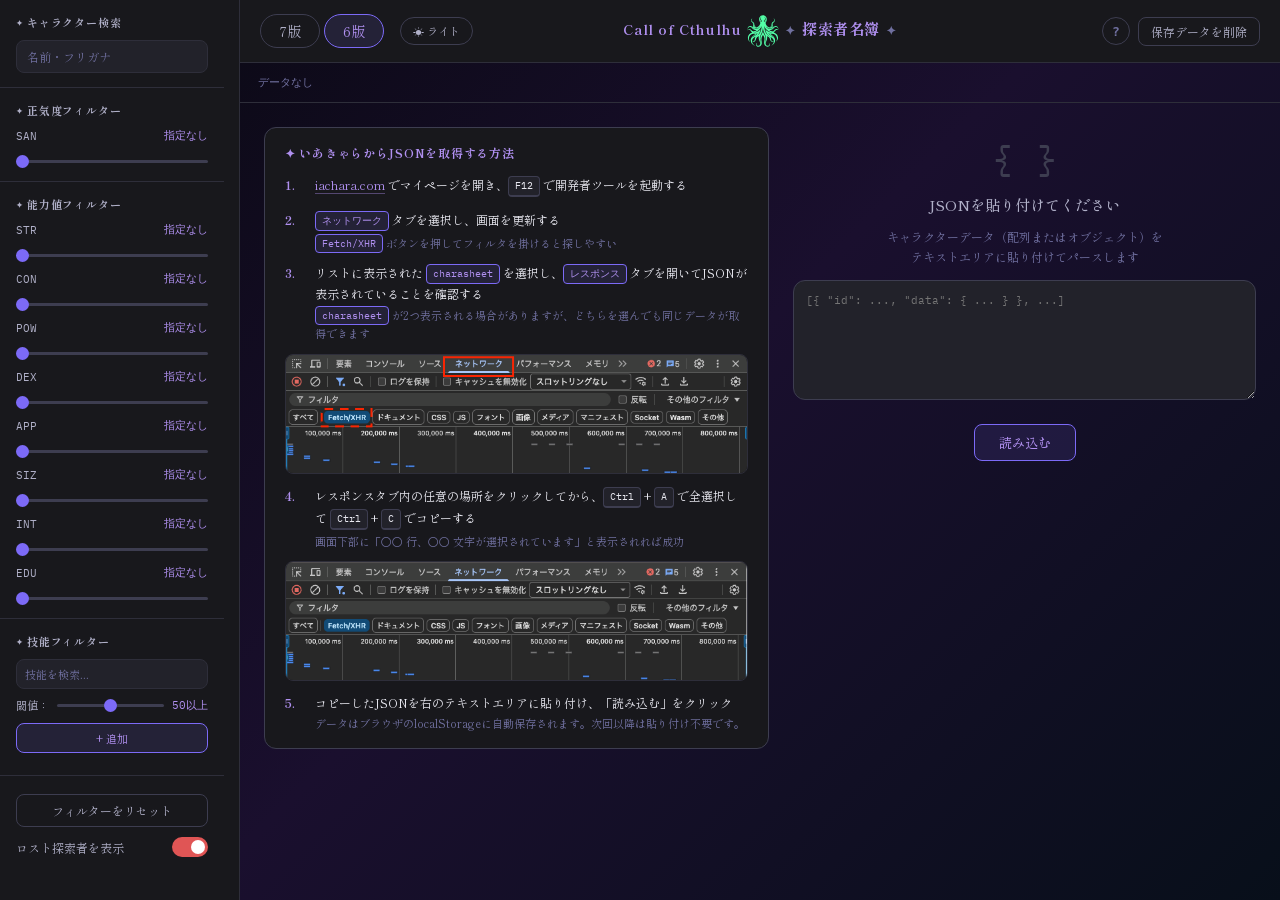
==== commit 2bf38343: "fix：画像表示パス" ====
(no text change in the page or its own stylesheets)
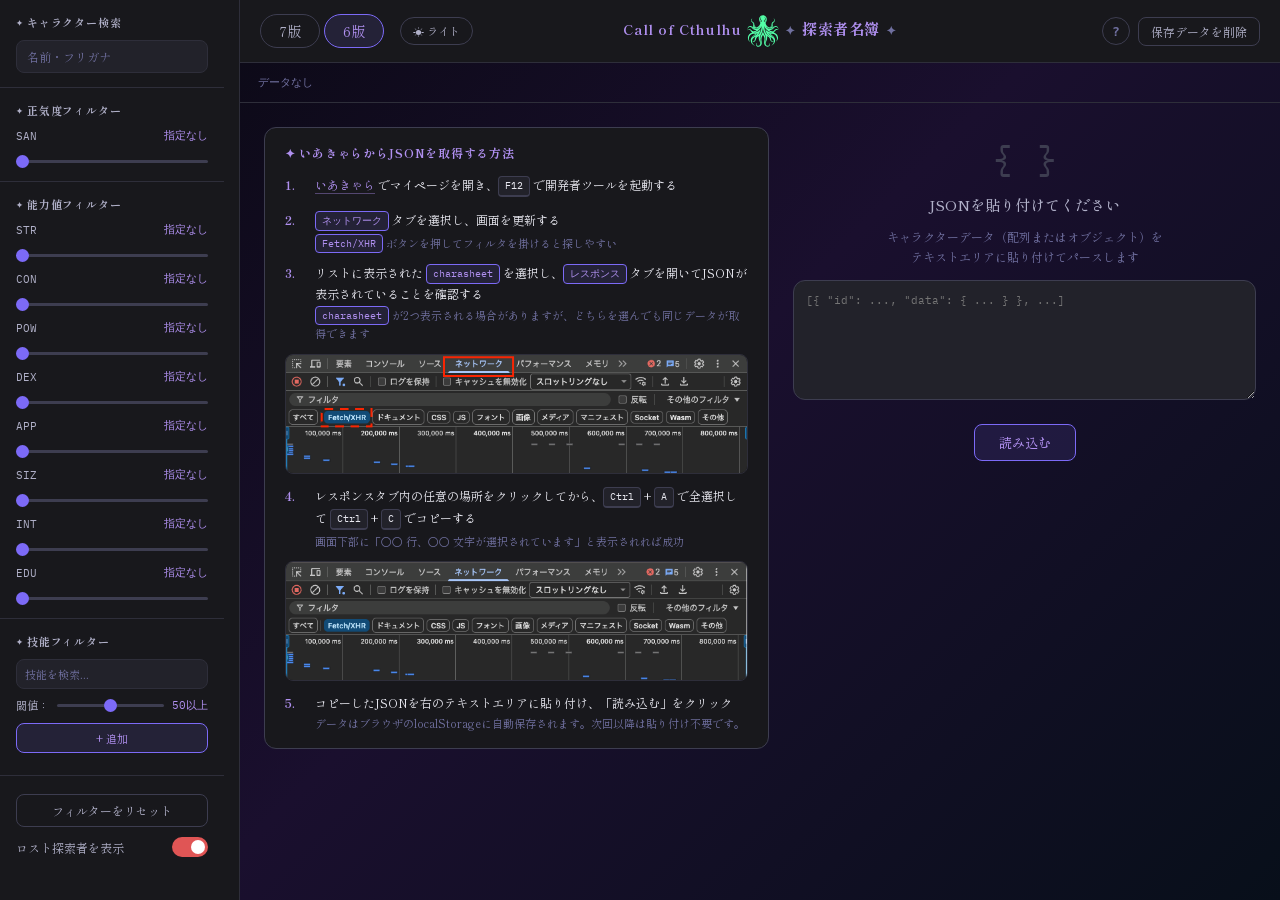
==== commit 4d6257ce: "change:いあきゃらマイページURL" ====
--- a/index.html
+++ b/index.html
@@ -93,7 +93,7 @@
           <div class="guide-step">
             <div class="guide-step-num">1.</div>
             <div class="guide-step-body">
-              <div class="guide-step-title"><a href="https://iachara.com" target="_blank" rel="noopener" class="guide-link">iachara.com</a> でマイページを開き、<kbd class="guide-kbd">F12</kbd> で開発者ツールを起動する</div>
+              <div class="guide-step-title"><a href="https://iachara.com/mypage" target="_blank" rel="noopener" class="guide-link">いあきゃら</a> でマイページを開き、<kbd class="guide-kbd">F12</kbd> で開発者ツールを起動する</div>
             </div>
           </div>
           <div class="guide-step">
